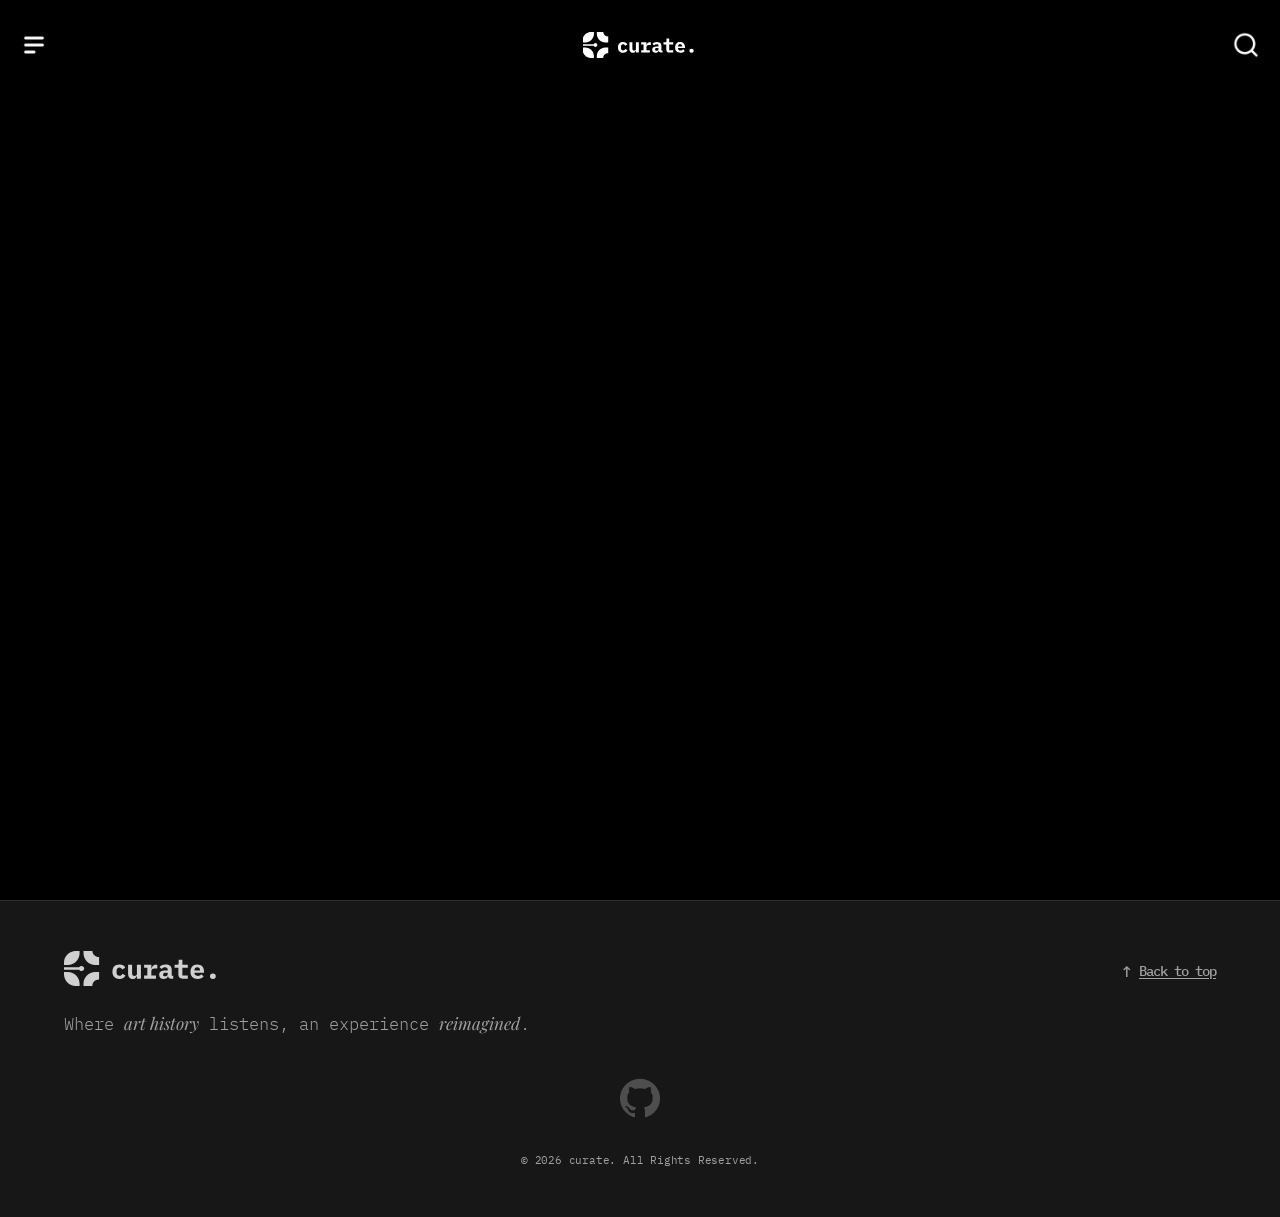
==== about_us-section.html @ 07c07cf6 "feat: initialize the about us section with the previous responsive navbar and footer design and a pl" ====
<!DOCTYPE html>
<html lang="en">
<head>
    <meta charset="UTF-8">
    <meta name="viewport" content="width=device-width, initial-scale=1.0">
    <link rel="preconnect" href="https://fonts.googleapis.com">
    <link rel="preconnect" href="https://fonts.gstatic.com" crossorigin>
    <link href="https://fonts.googleapis.com/css2?family=IBM+Plex+Mono:wght@300;400;500&family=Playfair+Display:ital@1&display=swap" rel="stylesheet">
    <title>curate.</title>
    <link rel="stylesheet" href="about_us-section.css">
</head>
<body>
    <nav class="mobile-navbar main-navbar">
        <button class="nav-btn mobile-element" aria-label="Open Menu">
            <img src="icon_images/menu.png" alt="Menu Icon" class="nav-icon">
        </button>

        <div class="logo-container">
            <a href="#">
                <img src="icon_images/curate_logo.svg" alt="Curate Logo" class="nav-logo">
            </a>
        </div>

        <button class="nav-btn mobile-element" aria-label="Search Gallery">
            <img src="icon_images/search.png" alt="Search Icon" class="nav-icon">
        </button>

        <div class="desktop-search desktop-element">
            <img src="icon_images/search.png" alt="Search Icon" class="search-icon-small">
            <input type="text" placeholder="Find an artwork or artist...">
        </div>

        <div class="desktop-nav desktop-element">
            <a href="hero-section.html" class="nav-link">Home</a>
            <a href="#" class="nav-link active">Gallery</a>
            <a href="#about" class="nav-link">About Us</a>
        </div>
    </nav>

    <section class="about_us-container">

        <div class="about_us-layer bg-gradient-linear"></div>
        
        <div class="about_us-layer bg-vignette"></div>

    </section>

    <footer class="site-footer">
        
        <div class="footer-top">
            <div class="footer-logo-container">
                <img src="icon_images/curate_logo.svg" alt="Curate Logo" class="footer-logo">
            </div>
            
            <a href="#top" class="back-to-top">
                <span class="arrow-up">↑</span> 
                <span class="back-text">Back to top</span> 
            </a>
        </div>

        <div class="footer-middle">
            <h3 class="footer-tagline">
                Where <span class="serif-italic">art history</span> listens, an experience <span class="serif-italic">reimagined</span>.
            </h3>
            
            <a href="https://github.com/JethroIsHere/Curate?fbclid=IwY2xjawRLzUJleHRuA2FlbQIxMABicmlkETEwZUFXNGJxbGMxV01Xd0tyc3J0YwZhcHBfaWQQMjIyMDM5MTc4ODIwMDg5MgABHuqEaByeXIztpX-nPNCnAF9ml6RJNi_GQfbYKgXF9CF4WhC87pMloINQufZa_aem_p0_MUt2d3LwkbIGtCGnptQ" target="_blank" rel="noopener noreferrer" class="github-link">
                <img src="icon_images/github.png" alt="GitHub Repository" class="github-icon">
            </a>
        </div>

        <div class="footer-bottom">
            <p>© 2026 curate. All Rights Reserved.</p>
        </div>

    </footer>
    
</body>
</html>
---- about_us-section.css ----
html, body {
    margin: 0;
    padding: 0;
    width: 100%;
    height: 100%;
    scrollbar-width: none;
    scroll-behavior: smooth;
}

/* Base Container */
.about_us-container {
    position: relative;
    width: 100%;
    min-height: 100vh;
    background-color: #000000;
    overflow: hidden; /* Prevents blur spillover */
}

/* Shared layer properties for perfect stacking */
.about_us-layer {
    position: absolute;
    top: 0;
    left: 0;
    width: 100%;
    height: 100%;
}

/* Layer 1: BG Image */
.bg-image {
    object-fit: cover;
    object-position: 40% center;
    opacity: 0.2;
    filter: blur(5px);
    transform: scale(1.05);
    z-index: 1;
}

/* Layer 2: Linear Gradient Mask */
.bg-gradient-linear {
    background: linear-gradient(
        to bottom, 
        #FBA53C 0%, 
        rgba(255, 255, 255, 0) 50%, 
        #FBA53C 100%
    );
    mix-blend-mode: multiply;
    opacity: 0.7;
    z-index: 2;
}

/* Layer 3: Radial Vignette */
.bg-vignette {
    background: radial-gradient(
        circle at center, 
        rgba(255, 255, 255, 0) 0%, 
        rgba(129, 128, 128, 0.35) 78%, 
        rgba(0, 0, 0, 0.7) 100%
    );
    mix-blend-mode: multiply;
    opacity: 1;
    z-index: 3;
}

/* --- Mobile Navbar --- */
.mobile-navbar {
    position: fixed;
    top: 0;
    left: 0;
    width: 100%;
    height: 90px;
    z-index: 50;

    /* Blurry edge/fade effect into the hero section */
    background: linear-gradient(to bottom, rgba(0,0,0,1) 70%, rgba(0,0,0,0) 100%);
    
    display: flex;
    align-items: center;
    justify-content: space-between;
    padding: 0 20px;
    box-sizing: border-box; /* Ensures padding doesn't break the 100% width */
}

/* Button resets for clean, clickable UI icons */
.nav-btn {
    background: none;
    border: none;
    padding: 0;
    cursor: pointer;
    display: flex; 
    align-items: center;
    justify-content: center;
}

/* Standardized Icon Dimensions */
.nav-icon {
    width: 28px;
    height: 28px;
    object-fit: contain;
    filter: invert(100%); /* Ensures icons are white for visibility on dark background */
}

/* Absolute Centering for the Logo */
.logo-container {
    position: absolute;
    left: 50%;
    transform: translateX(-50%);
    display: flex;
    align-items: center;
    justify-content: center;
}

.nav-logo {
    width: 115px;
    height: auto;
    display: block;
}

/* --- Add this right below your current mobile navbar CSS --- */
.desktop-element {
    display: none; /* Keeps desktop items completely hidden on phones */
}

/* Typography Variables */
:root {
    --font-mono: 'IBM Plex Mono', monospace;
    --font-serif: 'Playfair Display', serif;
    --padding-side: 20px;
    /* Animation Variable */
    --speed-slow: 20s;
}

/* --- Mobile Footer Container --- */
.site-footer {
    width: 100%;
    background-color: #171717;
    border-top: 1px solid rgba(255, 255, 255, 0.1);
    padding: 60px 20px;
    box-sizing: border-box;
    color: #A0A0A0; /* The requested muted gray */
    position: relative;
    z-index: 20; /* Ensures it sits above any absolute background layers */
}

/* --- Footer Top Row --- */
.footer-top {
    display: flex;
    justify-content: space-between;
    align-items: center;
    margin-top: -30px;
    margin-bottom: 20px;
}

.footer-logo {
    height: 35px; /* Adjust based on your SVG dimensions */
    width: auto;
    opacity: 0.8; /* Slightly muted to match the footer aesthetic */
}

.back-to-top {
    display: inline-flex;
    align-items: center;
    gap: 8px;
    font-family: var(--font-mono);
    font-size: 14px;
    color: #A0A0A0;
    letter-spacing: -1px;
    font-weight: 500;
    text-decoration: none;
    transition: color 0.3s ease;
    -webkit-tap-highlight-color: transparent;
}

/* Re-apply the underline ONLY to the text part */
.back-text {
    text-decoration: underline;
    text-underline-offset: 2px; /* Makes the underline look more premium */
}

.back-to-top:hover {
    color: #ffffff;
}

.arrow-up {
    font-size: 16px;
    font-style: normal;
}

/* Footer Middle Content --- */
.footer-middle {
    display: flex;
    flex-direction: column;
    align-items: flex-start;
    margin-bottom: 35px; /* Generous vertical spacing */
}

.footer-tagline {
    font-family: var(--font-mono);
    font-size: 17px;
    font-weight: 300;
    line-height: 1.6;
    color: #A0A0A0;
    margin: 0 0 40px 0;
    text-align: left; /* Explicitly ensures the text stays left */
    width: 100%;
}

.footer-tagline .serif-italic {
    font-family: var(--font-serif);
    font-style: italic;
    font-weight: 400;
    color: #A0A0A0; /* Highlights the serif words slightly */
}

.github-link {
    align-self: center;  
    display: inline-flex;
}

.github-icon {
    width: 40px;
    height: 40px;
    opacity: 0.7;
    transition: opacity 0.3s ease, transform 0.3s ease;
    filter: invert(40%);
}

.github-icon:hover {
    opacity: 1;
    transform: translateY(-3px); /* Small bounce effect on hover */
}

/* --- Footer Bottom Row --- */
.footer-bottom {
    text-align: center;
    margin-bottom: -30px;
}

.footer-bottom p {
    font-family: var(--font-mono);
    font-size: 11px;
    color: #A0A0A0;
    margin: 0;
    letter-spacing: -0.2px;
}

/* --- Desktop Media Query (Put this at the VERY BOTTOM of your CSS file) --- */
@media (min-width: 1024px) {
    .site-footer {
        /* 80px top/bottom, 10% left/right. 
        Adjust the 10% to match your navbar's side margins! */
        padding: 80px 5%; 
    }

    /* Ensure the top row still spreads fully within its new padded bounds */
    .footer-top {
        width: 100%;
    }
}
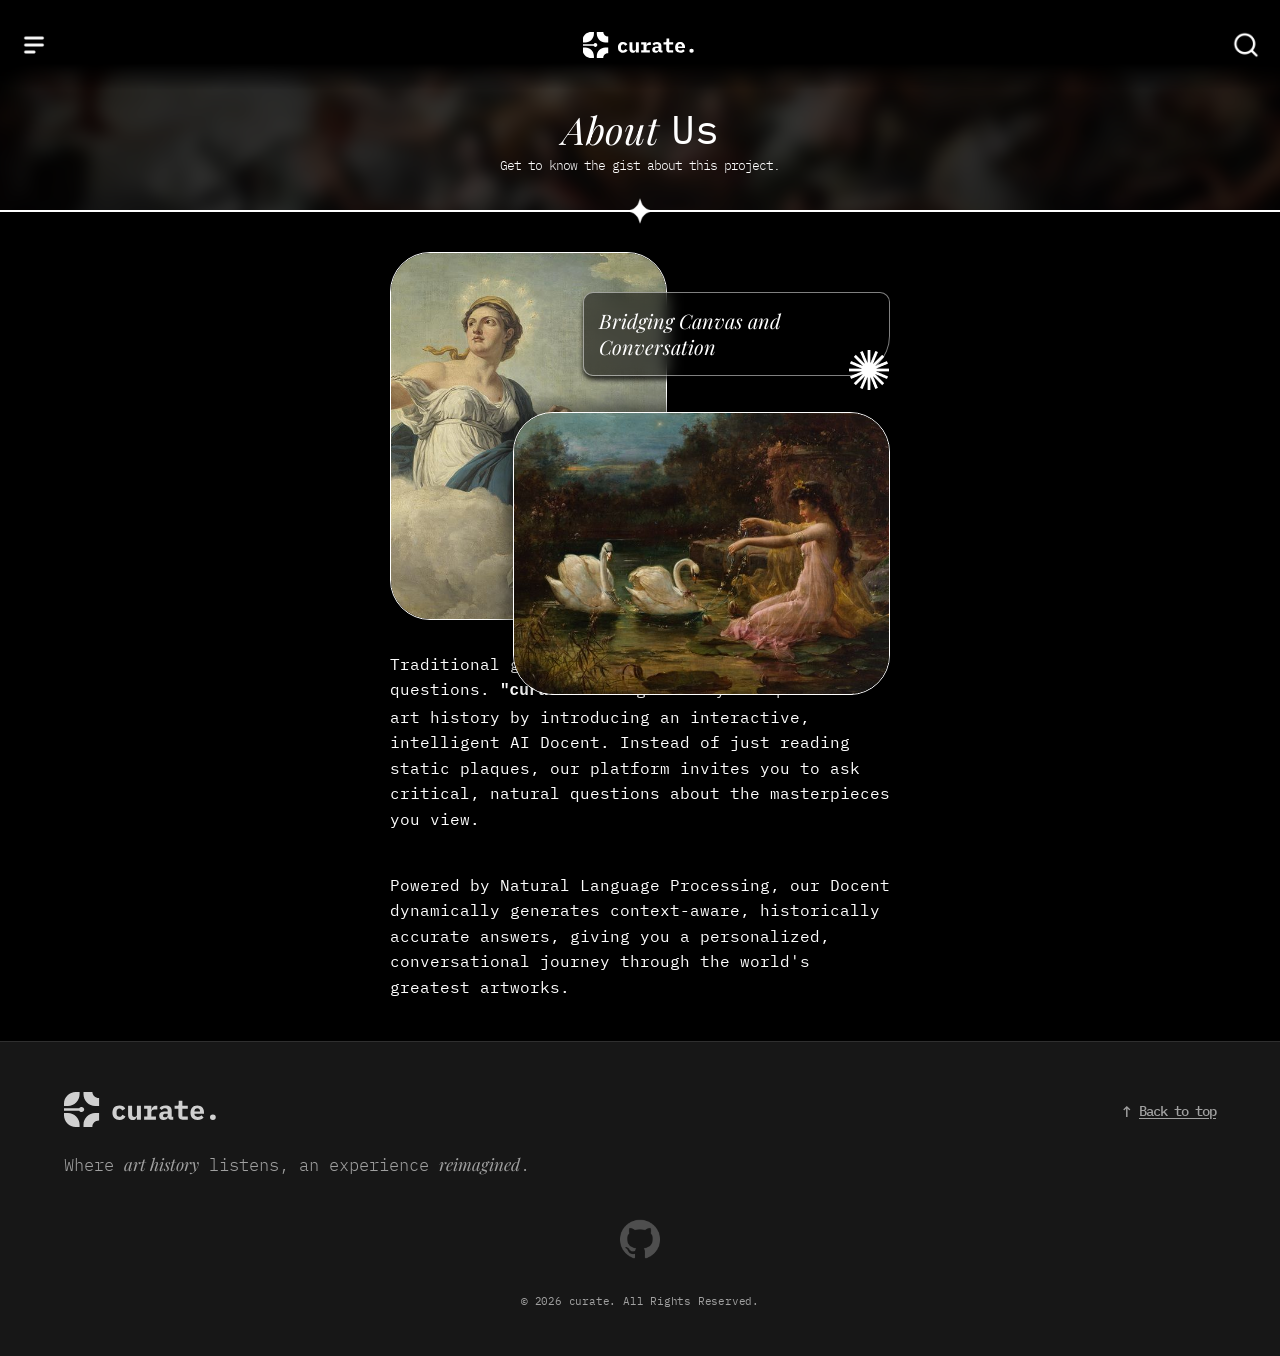
==== commit 08298764: "feat: implement title block, editorial image layout, and initial description" ====
--- a/about_us-section.html
+++ b/about_us-section.html
@@ -40,8 +40,45 @@
     <section class="about_us-container">
 
         <div class="about_us-layer bg-gradient-linear"></div>
+        <div class="about_us-layer bg-vignette"></div>
         
-        <div class="about_us-layer bg-vignette"></div>
+        <header class="about-hero">
+            <div class="about-hero-bg"></div>
+            
+            <div class="hero-text-wrapper">
+                <h1 class="about-title">
+                    <span class="title-serif">About</span>
+                    <span class="title-mono">Us</span>
+                </h1>
+                <p class="gallery-subheadline">Get to know the gist about this project.</p>
+            </div>
+        </header>
+
+        <div class="gallery-divider">
+                <img src="art_images/white-star.png" alt="Star Divider" class="center-star">
+        </div>
+
+        <div class="about-top-content">
+            
+            <div class="editorial-composition">
+                <img src="art_images/astrology.jpg" alt="Astrology Representation" class="img-astro">
+                
+                <img src="art_images/swans.jpg" alt="Swans" class="img-swans">
+                
+                <div class="overlay-title-block">
+                    <h2 class="overlay-text">Bridging Canvas and Conversation</h2>
+                    
+                    <img src="icon_images/brutalist-spiral.png" alt="Spiral Icon" class="inline-icon spiral-icon">
+                </div>
+            </div>
+
+            <div class="about-paragraphs">
+                <p>Traditional gallery tours leave you with unasked questions. <strong>"curate."</strong> changes how you experience art history by introducing an interactive, intelligent AI Docent. Instead of just reading static plaques, our platform invites you to ask critical, natural questions about the masterpieces you view.</p>
+                
+                <p>Powered by Natural Language Processing, our Docent dynamically generates context-aware, historically accurate answers, giving you a personalized, conversational journey through the world's greatest artworks.</p>
+            </div>
+
+        </div>
 
     </section>
 
--- a/about_us-section.css
+++ b/about_us-section.css
@@ -243,6 +243,207 @@
     letter-spacing: -0.2px;
 }
 
+/* ==========================================================================
+   ABOUT US: PART 1 (TITLE SECTION)
+   ========================================================================== */
+
+.about-hero {
+    position: relative;
+    padding-top: 60px;
+    width: 100%;
+    height: 150px;
+    display: flex;
+    justify-content: center;
+    align-items: center;
+    overflow: hidden;
+    z-index: 5; 
+}
+
+.about-hero-bg {
+    position: absolute;
+    top: -10%; left: -10%; width: 120%; height: 120%;
+    background-image: url('art_images/home-art-bg.jpg'); 
+    background-size: cover;
+    background-position: center;
+    opacity: 0.25;
+    filter: blur(8px);
+    z-index: 1;
+}
+
+/* --- New Text Wrapper --- */
+.hero-text-wrapper {
+    position: relative;
+    z-index: 2; /* Brings both the title and subheadline above the blurred background */
+    display: flex;
+    flex-direction: column; /* This is the magic rule that stacks them vertically! */
+    align-items: center;    /* Keeps them perfectly centered */
+    gap: 12px; /* Adjust this to change the space between the Title and Subheadline */
+}
+
+.about-title {
+    display: flex;
+    align-items: center;
+    gap: 12px;
+}
+
+.title-serif {
+    font-family: var(--font-serif);
+    font-size: 38px;
+    font-style: italic;
+    font-weight: 400;
+    color: #ffffff;
+}
+
+.title-mono {
+    font-family: var(--font-mono);
+    font-size: 40px;
+    font-weight: 400;
+    color: #ffffff;
+}
+
+/* --- Your Subheadline --- */
+.gallery-subheadline {
+    font-family: var(--font-mono);
+    font-weight: 300;
+    font-size: 13px;
+    color: #ffffff;
+    text-align: center;
+    margin-top: -30px; 
+    letter-spacing: -1px;
+}
+
+/* Re-used Gallery Divider */
+.gallery-divider {
+    position: relative;
+    bottom: 0;
+    width: 100%;
+    height: 1.5px;
+    background-color: #ffffff;
+    z-index: 5;
+}
+
+.center-star {
+    position: absolute;
+    top: 50%;
+    left: 50%;
+    transform: translate(-50%, -50%);
+    width: 25px;
+    height: 25px;
+    z-index: 100;
+    object-fit: contain;
+}
+
+/* ==========================================================================
+   ABOUT US: PART 2 (EDITORIAL LAYOUT)
+   ========================================================================== */
+.about-top-content {
+    position: relative;
+    padding: 60px 20px 40px 20px;
+    max-width: 500px;
+    margin: 0 auto;
+    z-index: 5; /* Keeps text and images above background layers */
+}
+
+.editorial-composition {
+    position: relative;
+    width: 100%;
+    min-height: 480px; 
+    margin-bottom: -100px;
+}
+
+/* Portrait Image */
+.img-astro {
+    position: absolute;
+    top: -20px;
+    left: 0;
+    width: 55%; 
+    aspect-ratio: 3 / 4; 
+    object-fit: cover;
+    border: 1px solid #ffffff;
+    border-radius: 40px;
+    z-index: 10;
+}
+
+/* Landscape Image */
+.img-swans {
+    position: absolute;
+    top: 140px;
+    bottom: 0px;
+    right: 0;
+    width: 75%; 
+    aspect-ratio: 4 / 3; 
+    object-fit: cover;
+    border: 1px solid #ffffff;
+    border-radius: 40px;
+    z-index: 20;
+    box-shadow: -5px -5px 20px rgba(0, 0, 0, 0.5); /* Heavy drop shadow for depth */
+}
+
+/* The Glassmorphism Overlay Block */
+.overlay-title-block {
+    position: absolute;
+    top: 20px;
+    right: 0; 
+    width: 55%;
+    background-color: rgba(0, 0, 0, 0.5);
+    backdrop-filter: blur(8px);
+    -webkit-backdrop-filter: blur(12px);
+    border: 1px solid rgba(255, 255, 255, 0.5); 
+    border-radius: 10px 10px 40px 10px; 
+    padding: 15px 15px;
+    box-shadow: 0px 4px 4px rgba(0, 0, 0, 0.7); /* Heavy drop shadow for depth */
+    z-index: 30;
+}
+
+.overlay-text {
+    font-family: var(--font-serif);
+    font-size: 20px;
+    font-style: italic;
+    font-weight: 400;
+    color: #ffffff;
+    line-height: 1.3;
+    margin: 0;
+    text-align: left;
+}
+
+/* Brutalist Icon Anchoring & Animation */
+.spiral-icon {
+    position: absolute;
+    bottom: -15px; 
+    right: 0;  
+    z-index: 40;
+}
+
+.inline-icon {
+    width: 40px;
+    height: 40px;
+    animation: spinCounterClockwise 8s linear infinite;
+}
+
+@keyframes spinCounterClockwise {
+    from { transform: rotate(0deg); }
+    to { transform: rotate(-360deg); }
+}
+
+/* Paragraph Typography */
+.about-paragraphs {
+    display: flex;
+    flex-direction: column;
+    gap: 40px;
+}
+
+.about-paragraphs p {
+    font-family: var(--font-mono);
+    font-size: 16px;
+    color: #ffffff;
+    line-height: 1.6;
+    margin: 0;
+}
+
+.about-paragraphs strong {
+    font-weight: 600;
+}
+
 /* --- Desktop Media Query (Put this at the VERY BOTTOM of your CSS file) --- */
 @media (min-width: 1024px) {
     .site-footer {
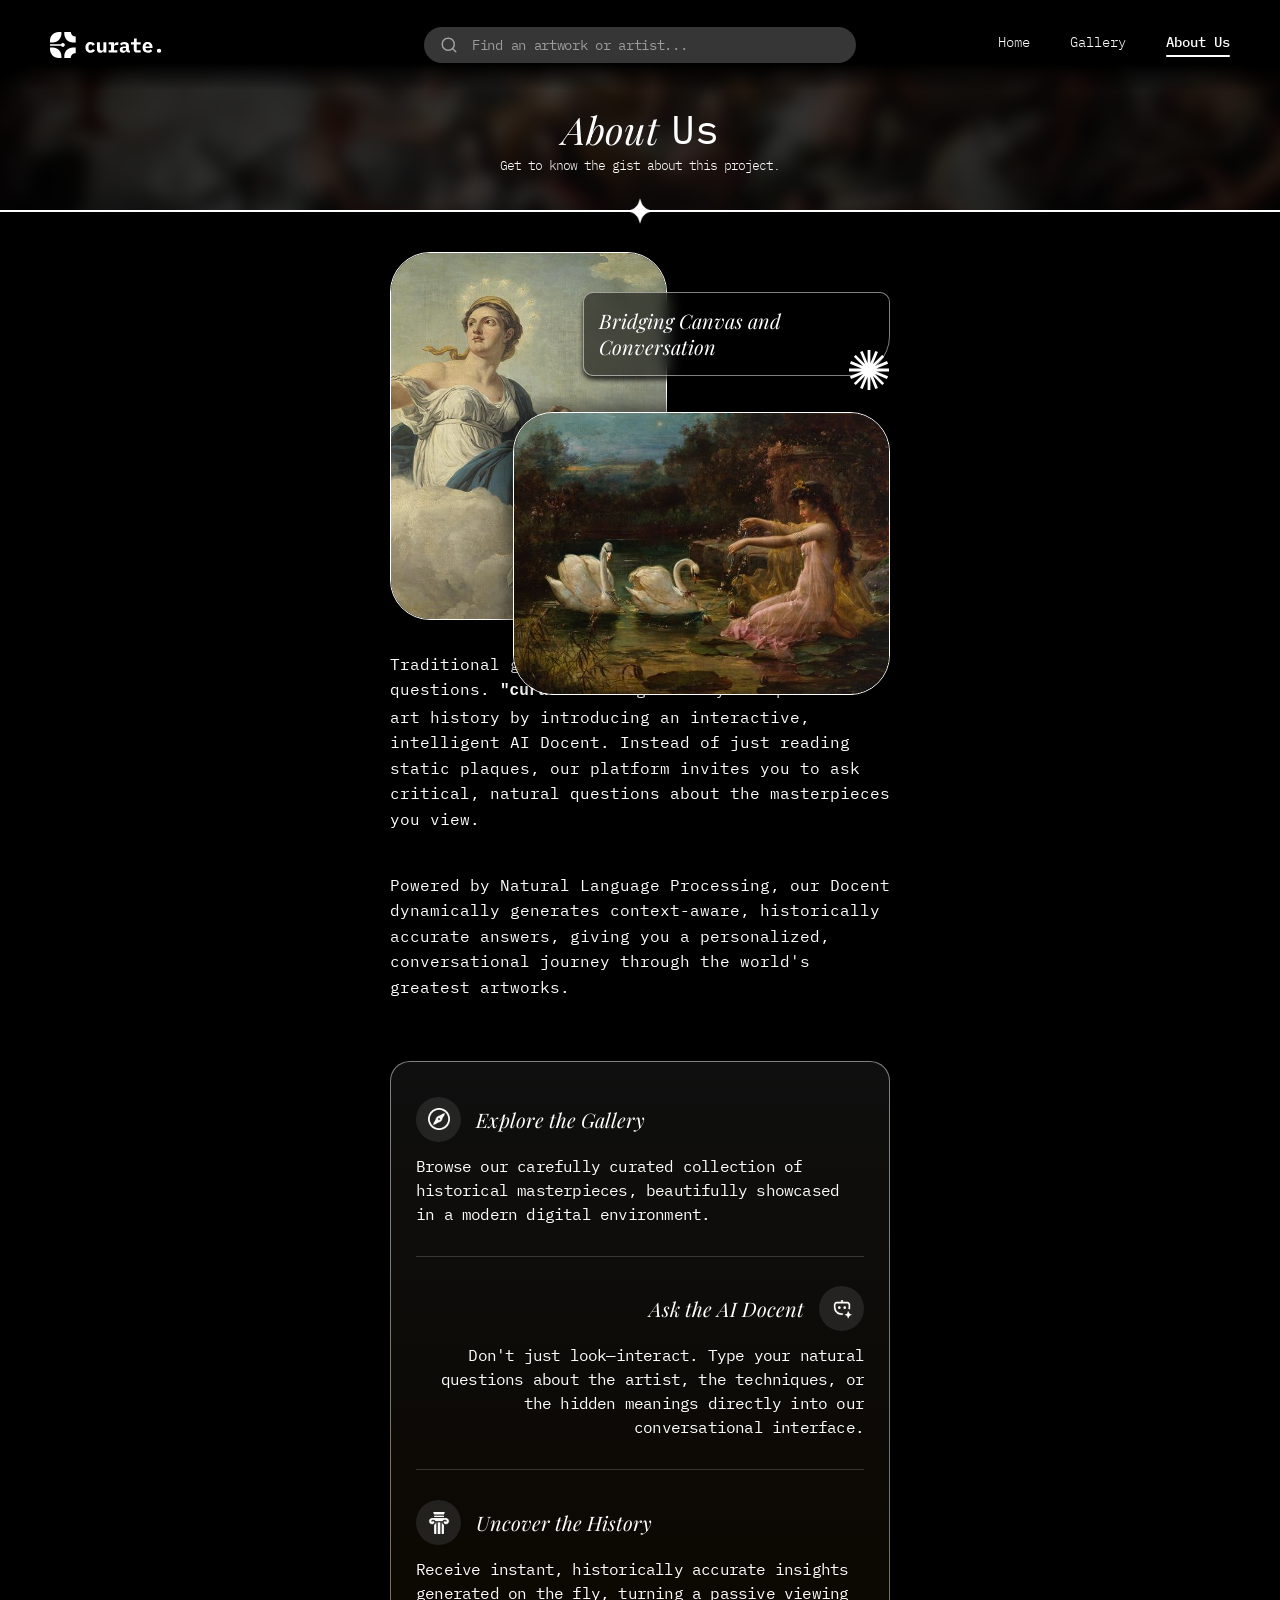
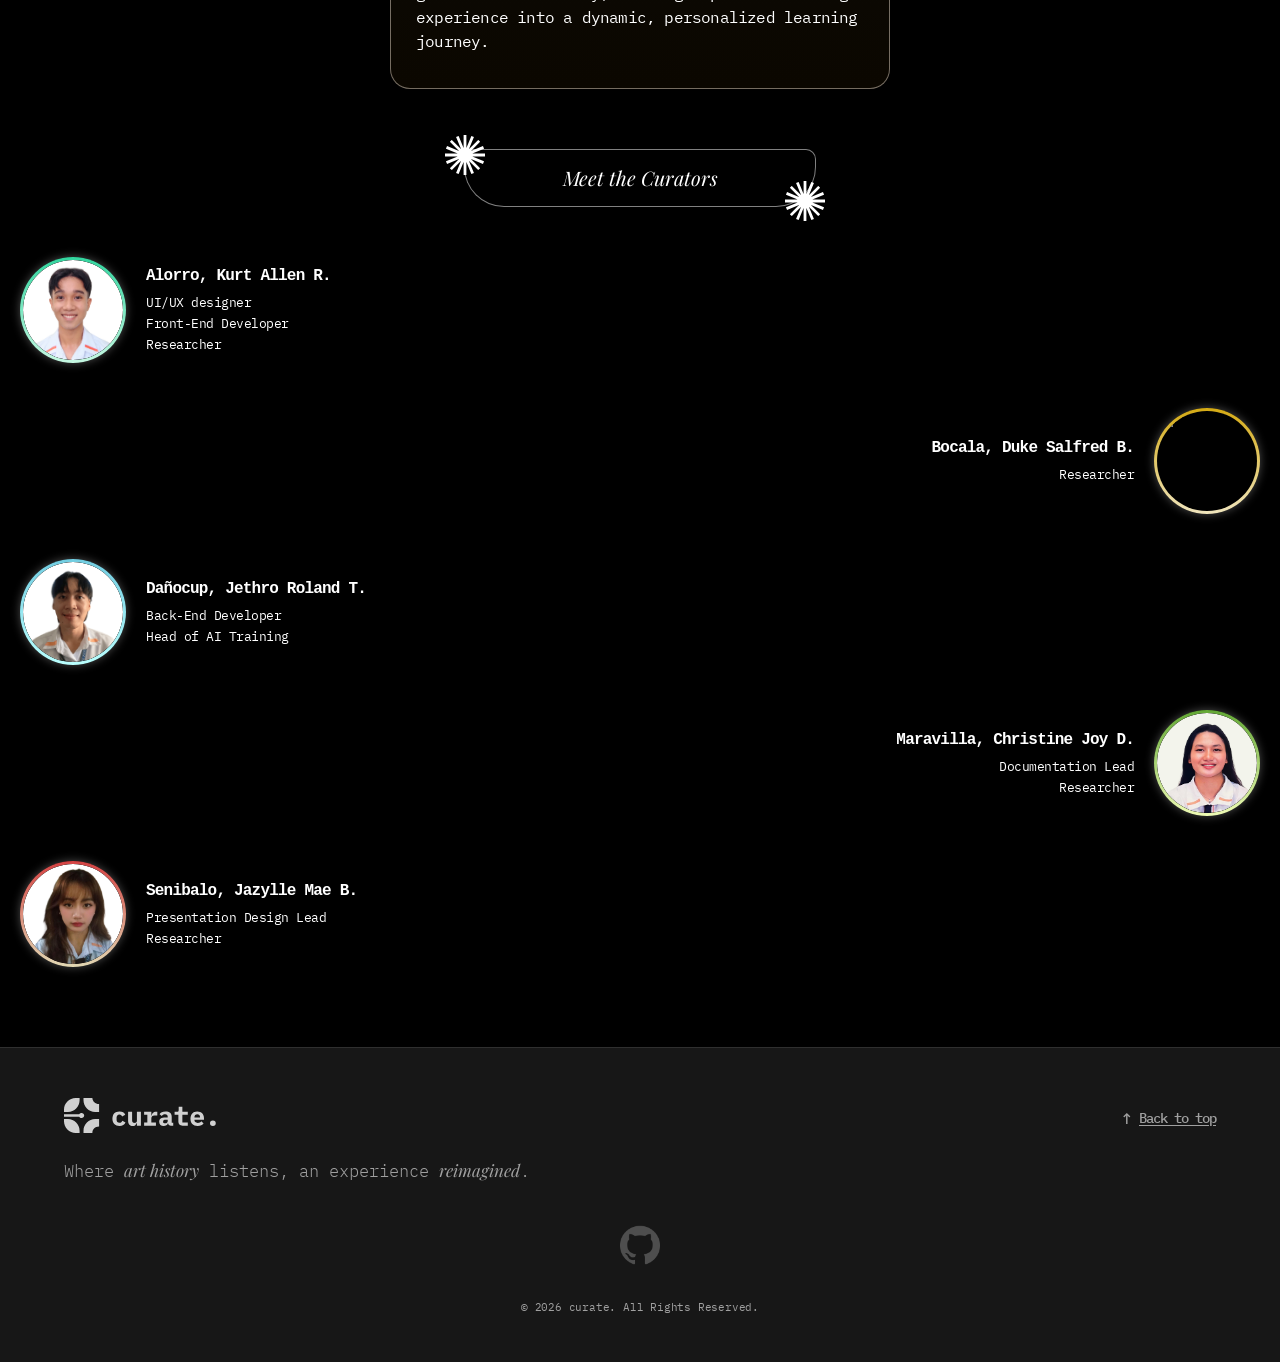
==== commit 9771491f: "feat: finishing contents for mobile version (implement features content section and curators profile" ====
--- a/about_us-section.html
+++ b/about_us-section.html
@@ -32,8 +32,8 @@
 
         <div class="desktop-nav desktop-element">
             <a href="hero-section.html" class="nav-link">Home</a>
-            <a href="#" class="nav-link active">Gallery</a>
-            <a href="#about" class="nav-link">About Us</a>
+            <a href="gallery-section.html" class="nav-link">Gallery</a>
+            <a href="#about" class="nav-link active">About Us</a>
         </div>
     </nav>
 
@@ -68,7 +68,7 @@
                 <div class="overlay-title-block">
                     <h2 class="overlay-text">Bridging Canvas and Conversation</h2>
                     
-                    <img src="icon_images/brutalist-spiral.png" alt="Spiral Icon" class="inline-icon spiral-icon">
+                    <img src="icon_images/brutalist-spiral.svg" alt="Spiral Icon" class="inline-icon spiral-icon">
                 </div>
             </div>
 
@@ -78,6 +78,114 @@
                 <p>Powered by Natural Language Processing, our Docent dynamically generates context-aware, historically accurate answers, giving you a personalized, conversational journey through the world's greatest artworks.</p>
             </div>
 
+        </div>
+
+        <div class="about-features-section">
+            <div class="features-container">
+                
+                <div class="feature-item align-left">
+                    <div class="feature-header">
+                        <div class="feature-icon-wrapper">
+                            <img src="icon_images/compass.png" alt="Compass" class="feature-icon">
+                        </div>
+                        <h3 class="feature-title">Explore the Gallery</h3>
+                    </div>
+                    <p class="feature-context">Browse our carefully curated collection of historical masterpieces, beautifully showcased in a modern digital environment.</p>
+                </div>
+
+                <hr class="feature-divider">
+
+                <div class="feature-item align-right">
+                    <div class="feature-header">
+                        <h3 class="feature-title">Ask the AI Docent</h3>
+                        <div class="feature-icon-wrapper">
+                            <img src="icon_images/docent.png" alt="AI Docent" class="feature-icon">
+                        </div>
+                    </div>
+                    <p class="feature-context">Don't just look—interact. Type your natural questions about the artist, the techniques, or the hidden meanings directly into our conversational interface.</p>
+                </div>
+
+                <hr class="feature-divider">
+
+                <div class="feature-item align-left">
+                    <div class="feature-header">
+                        <div class="feature-icon-wrapper">
+                            <img src="icon_images/ancient-pillar.png" alt="Ancient Pillar" class="feature-icon">
+                        </div>
+                        <h3 class="feature-title">Uncover the History</h3>
+                    </div>
+                    <p class="feature-context">Receive instant, historically accurate insights generated on the fly, turning a passive viewing experience into a dynamic, personalized learning journey.</p>
+                </div>
+
+            </div>
+        </div>
+
+        <div class="about-curators-section">
+            
+            <div class="overlay-title-block curators-title-block">
+                <img src="icon_images/brutalist-spiral.svg" alt="Spiral Icon" class="inline-icon1 spiral-icon-tl1">
+                <img src="icon_images/brutalist-spiral.svg" alt="Spiral Icon" class="inline-icon spiral-icon-tl2">
+                <h2 class="overlay-text text-center">Meet the Curators</h2>
+            </div>
+
+            <div class="roster-list">
+                
+                <div class="roster-item roster-left">
+                    <div class="profile-frame gradient-kurt">
+                        <img src="member_images/kurt.png" alt="Kurt Allen R. Alorro" class="profile-img">
+                    </div>
+                    <div class="profile-info text-left">
+                        <h4 class="profile-name">Alorro, Kurt Allen R.</h4>
+                        <p class="profile-role">UI/UX designer</p>
+                        <p class="profile-role">Front-End Developer</p>
+                        <p class="profile-role">Researcher</p>
+                    </div>
+                </div>
+
+                <div class="roster-item roster-right">
+                    <div class="profile-info text-right">
+                        <h4 class="profile-name">Bocala, Duke Salfred B.</h4>
+                        <p class="profile-role">Researcher</p>
+                    </div>
+                    <div class="profile-frame gradient-duke">
+                        <img src="member_images/" alt="Duke Salfred B. Bocala" class="profile-img">
+                    </div>
+                </div>
+
+                <div class="roster-item roster-left">
+                    <div class="profile-frame gradient-jethro">
+                        <img src="member_images/jethro.png" alt="Jethro Roland T. Dañocup" class="profile-img">
+                    </div>
+                    <div class="profile-info text-left">
+                        <h4 class="profile-name">Dañocup, Jethro Roland T.</h4>
+                        <p class="profile-role">Back-End Developer</p>
+                        <p class="profile-role">Head of AI Training</p>
+                    </div>
+                </div>
+
+                <div class="roster-item roster-right">
+                    <div class="profile-info text-right">
+                        <h4 class="profile-name">Maravilla, Christine Joy D.</h4>
+                        <p class="profile-role">Documentation Lead</p>
+                        <p class="profile-role">Researcher</p>
+                    </div>
+                    <div class="profile-frame gradient-christine">
+                        <img src="member_images/christine.png" alt="Christine Joy D. Maravilla" class="profile-img">
+                    </div>
+                </div>
+
+                <div class="roster-item roster-left">
+                    <div class="profile-frame gradient-jazylle">
+                        <img src="member_images/jazylle.jpg" alt="Jazylle Mae B. Senibalo" class="profile-img">
+                    </div>
+                    <div class="profile-info text-left">
+                        <h4 class="profile-name">Senibalo, Jazylle Mae B.</h4>
+                        <p class="profile-role">Presentation Design Lead</p>
+                        <p class="profile-role">Researcher</p>
+                    </div>
+                </div>
+
+            </div>
         </div>
 
     </section>
--- a/about_us-section.css
+++ b/about_us-section.css
@@ -444,8 +444,348 @@
     font-weight: 600;
 }
 
+/* ==========================================================================
+   ABOUT US: PART 3 (FEATURE HIGHLIGHTS)
+   ========================================================================== */
+.about-features-section {
+    position: relative;
+    z-index: 5;
+    padding: 20px 20px 60px 20px;
+    max-width: 500px;
+    margin: 0 auto;
+}
+
+.features-container {
+    padding: 35px 25px;
+    border-radius: 20px;
+    /* Gradient Border Trick */
+    background: linear-gradient(#0F0F0F, #0b0700) padding-box, 
+                linear-gradient(to bottom, #818080, #756C60) border-box;
+    border: 1px solid transparent; 
+}
+
+.feature-item {
+    display: flex;
+    flex-direction: column;
+    gap: 12px;
+}
+
+.align-left { text-align: left; }
+.align-right { text-align: right; }
+
+.feature-header {
+    display: flex;
+    align-items: center;
+    gap: 15px;
+}
+
+.align-left .feature-header { justify-content: flex-start; }
+.align-right .feature-header { justify-content: flex-end; }
+
+.feature-icon-wrapper {
+    width: 45px;
+    height: 45px;
+    background-color: rgba(77, 77, 77, 0.35); /* #4D4D4D at 35% */
+    border-radius: 50%;
+    display: flex;
+    justify-content: center;
+    align-items: center;
+    flex-shrink: 0;
+}
+
+.feature-icon {
+    width: 22px;
+    height: 22px;
+    object-fit: contain;
+    filter: invert(1); /* Turns black PNGs to white */
+}
+
+.feature-title {
+    font-family: var(--font-serif);
+    font-size: 20px;
+    font-style: italic;
+    font-weight: 400;
+    color: #ffffff;
+    margin: 0;
+}
+
+.feature-context {
+    font-family: var(--font-mono);
+    font-size: 16px;
+    color: #ffffff;
+    line-height: 1.5;
+    letter-spacing: -0.8px;
+    margin: 0;
+}
+
+.feature-divider {
+    border: none;
+    height: 0.8px;
+    background-color: rgba(129, 128, 128, 0.35);
+    margin: 30px 0;
+}
+
+/* ==========================================================================
+   ABOUT US: PART 4 (MEET THE CURATORS)
+   ========================================================================== */
+.about-curators-section {
+    position: relative;
+    z-index: 5;
+    padding: 0 20px 80px 20px;
+    max-width: 100%;
+    margin: 0 auto;
+}
+
+/* Modifying the Title Block */
+.curators-title-block {
+    position: relative;
+    top: 0;
+    right: auto;
+    width: 70%;
+    max-width: 320px;
+    margin: 0 auto 50px auto; /* Centers the block, adds space below */
+    border-radius: 10px 10px 40px 40px; /* Modified Corners */
+    animation: slowWhiteBlink 6s ease-in-out infinite;
+}
+
+/* --- Slow White Blink / Pulse Animation --- */
+@keyframes slowWhiteBlink {
+    0%, 100% {
+        box-shadow: 0 0 0px rgba(255, 255, 255, 0), inset 0 0 0px rgba(255, 255, 255, 0);
+        border-color: rgba(255, 255, 255, 0.4);
+        background-color: rgba(0, 0, 0, 0.5);
+    }
+    50% {
+        /* Creates a soft outer and inner white glow */
+        box-shadow: 0 0 25px rgba(255, 255, 255, 0.3), inset 0 0 15px rgba(255, 255, 255, 0.1);
+        /* Brightens the border slightly */
+        border-color: rgba(255, 255, 255, 0.9);
+        /* Slightly lightens the glass panel */
+        background-color: rgba(20, 20, 20, 0.6); 
+    }
+}
+
+.text-center { text-align: center; }
+
+.spiral-icon-tl1 {
+    position: absolute;
+    top: -15px; 
+    left: -20px;  /* Anchored to top-left now */
+    z-index: 40;
+}
+
+.spiral-icon-tl2 {
+    position: absolute;
+    bottom: -15px; 
+    right: -10px;  /* Anchored to top-left now */
+    z-index: 40;
+}
+
+.inline-icon1 {
+    width: 40px;
+    height: 40px;
+    animation: spinClockwise 8s linear infinite;
+}
+
+@keyframes spinClockwise {
+    from { transform: rotate(-360deg); }
+    to { transform: rotate(0deg); }
+}
+
+/* Roster Layout */
+.roster-list {
+    display: flex;
+    flex-direction: column;
+    gap: 45px; /* Vertical gap between members */
+}
+
+.roster-item {
+    display: flex;
+    align-items: center;
+    gap: 20px;
+}
+
+/* Alignment utilities */
+.roster-left { justify-content: flex-start; }
+.roster-right { justify-content: flex-end; }
+.text-left { text-align: left; }
+.text-right { text-align: right; }
+
+/* Profile Image Glow & Frame */
+.profile-frame {
+    width: 100px;
+    height: 100px;
+    border-radius: 50%;
+    flex-shrink: 0;
+    box-shadow: 0px 0px 10px rgba(255,255,255,0.3);
+    
+    /* Gradient Border Trick for Circles */
+    border: 3px solid transparent; 
+    overflow: hidden;
+}
+
+.profile-img {
+    width: 100%;
+    height: 100%;
+    border-radius: 50%;
+    object-fit: cover;
+    display: block;
+}
+
+/* Typography */
+.profile-info {
+    display: flex;
+    flex-direction: column;
+    gap: 4px; /* Space between name and roles */
+}
+
+.profile-name {
+    font-family: var(--font-mono);
+    font-size: 16px;
+    font-weight: 700; /* Bold */
+    color: #ffffff;
+    letter-spacing: -0.8px;
+    margin: 0 0 5px 0;
+}
+
+.profile-role {
+    font-family: var(--font-mono);
+    font-size: 13px;
+    color: #ffffff;
+    letter-spacing: -0.5px;
+    margin: 0;
+}
+
+/* --- Individual Border Gradients --- */
+.gradient-kurt {
+    background: linear-gradient(#000, #000) padding-box, 
+                linear-gradient(to bottom, #33D59F, #C6F8E2) border-box;
+}
+
+.gradient-duke {
+    background: linear-gradient(#000, #000) padding-box, 
+                linear-gradient(to bottom, #D4AA14, #F0E5BD) border-box;
+}
+
+.gradient-jethro {
+    background: linear-gradient(#000, #000) padding-box, 
+                linear-gradient(to bottom, #72CDE1, #BAFFFE) border-box;
+}
+
+.gradient-christine {
+    background: linear-gradient(#000, #000) padding-box, 
+                linear-gradient(to bottom, #63A835, #EEFBB5) border-box;
+}
+
+.gradient-jazylle {
+    background: linear-gradient(#000, #000) padding-box, 
+                linear-gradient(to bottom, #D44343, #E2D8B4) border-box;
+}
+
 /* --- Desktop Media Query (Put this at the VERY BOTTOM of your CSS file) --- */
 @media (min-width: 1024px) {
+    
+    /* Layout Reorganization */
+    .mobile-element {
+        display: none; /* Hide hamburger and mobile search */
+    }
+    
+    .desktop-element {
+        display: flex; /* Reveal desktop elements */
+    }
+
+    .main-navbar {
+        padding: 0 50px; /* Wider padding for large screens */
+        justify-content: space-between;
+    }
+
+    /* Release the absolute centering of the logo to let Flexbox take over */
+    .logo-container {
+        position: static;
+        transform: none;
+        flex: 1; /* Takes up 1 fraction of space on the left */
+        justify-content: flex-start;
+    }
+
+    /* Expanded Search Bar (Center) */
+    .desktop-search {
+        background-color: #363636;
+        border-radius: 50px;
+        padding: 8px 16px;
+        width: 100%;
+        max-width: 400px;
+        align-items: center;
+        gap: 12px;
+        flex: 2; /* Takes up 2 fractions of space (keeps it perfectly centered) */
+        margin: 0 20px;
+    }
+
+    .search-icon-small {
+        width: 18px;
+        height: 18px;
+        object-fit: contain;
+        opacity: 0.7; /* Makes it slightly faded so the text pops more */
+        filter: invert(80%);
+    }
+
+    .desktop-search input {
+        background: transparent;
+        border: none;
+        outline: none; /* Removes the ugly blue focus ring */
+        width: 100%;
+        font-family: var(--font-mono);
+        font-size: 14px;
+        color: #ffffff;
+        letter-spacing: -0.3px;
+    }
+
+    .desktop-search input::placeholder {
+        color: rgba(255, 255, 255, 0.5); /* Dimmer placeholder text */
+    }
+
+    /* Navigation Tabs (Right Side) */
+    .desktop-nav {
+        align-items: center;
+        justify-content: flex-end;
+        gap: 40px;
+        flex: 1; /* Takes up 1 fraction of space on the right (balances the logo) */
+    }
+
+    .nav-link {
+        text-decoration: none;
+        font-family: var(--font-mono);
+        font-size: 14px;
+        font-weight: 300;
+        color: #ffffff;
+        position: relative;
+        padding-bottom: 6px; /* Creates the gap below text for the underline */
+        transition: font-weight 0.3s ease;
+        letter-spacing: -0.8;
+    }
+
+    /* Hover & Active State (The Wipe Animation) */
+    .nav-link:hover, .nav-link.active {
+        font-weight: 500;
+    }
+
+    .nav-link::after {
+        content: '';
+        position: absolute;
+        bottom: 0;
+        left: 0;
+        width: 100%;
+        height: 2px;
+        background-color: #ffffff;
+        border-radius: 10px;
+        transform: scaleX(0); /* Starts invisible/shrunk */
+        transform-origin: left; /* Anchors the animation to the left side */
+        transition: transform 0.3s ease-out; /* The smooth wipe speed */
+    }
+
+    .nav-link:hover::after, .nav-link.active::after {
+        transform: scaleX(1); /* Expands to full width */
+    }
+    
     .site-footer {
         /* 80px top/bottom, 10% left/right. 
         Adjust the 10% to match your navbar's side margins! */
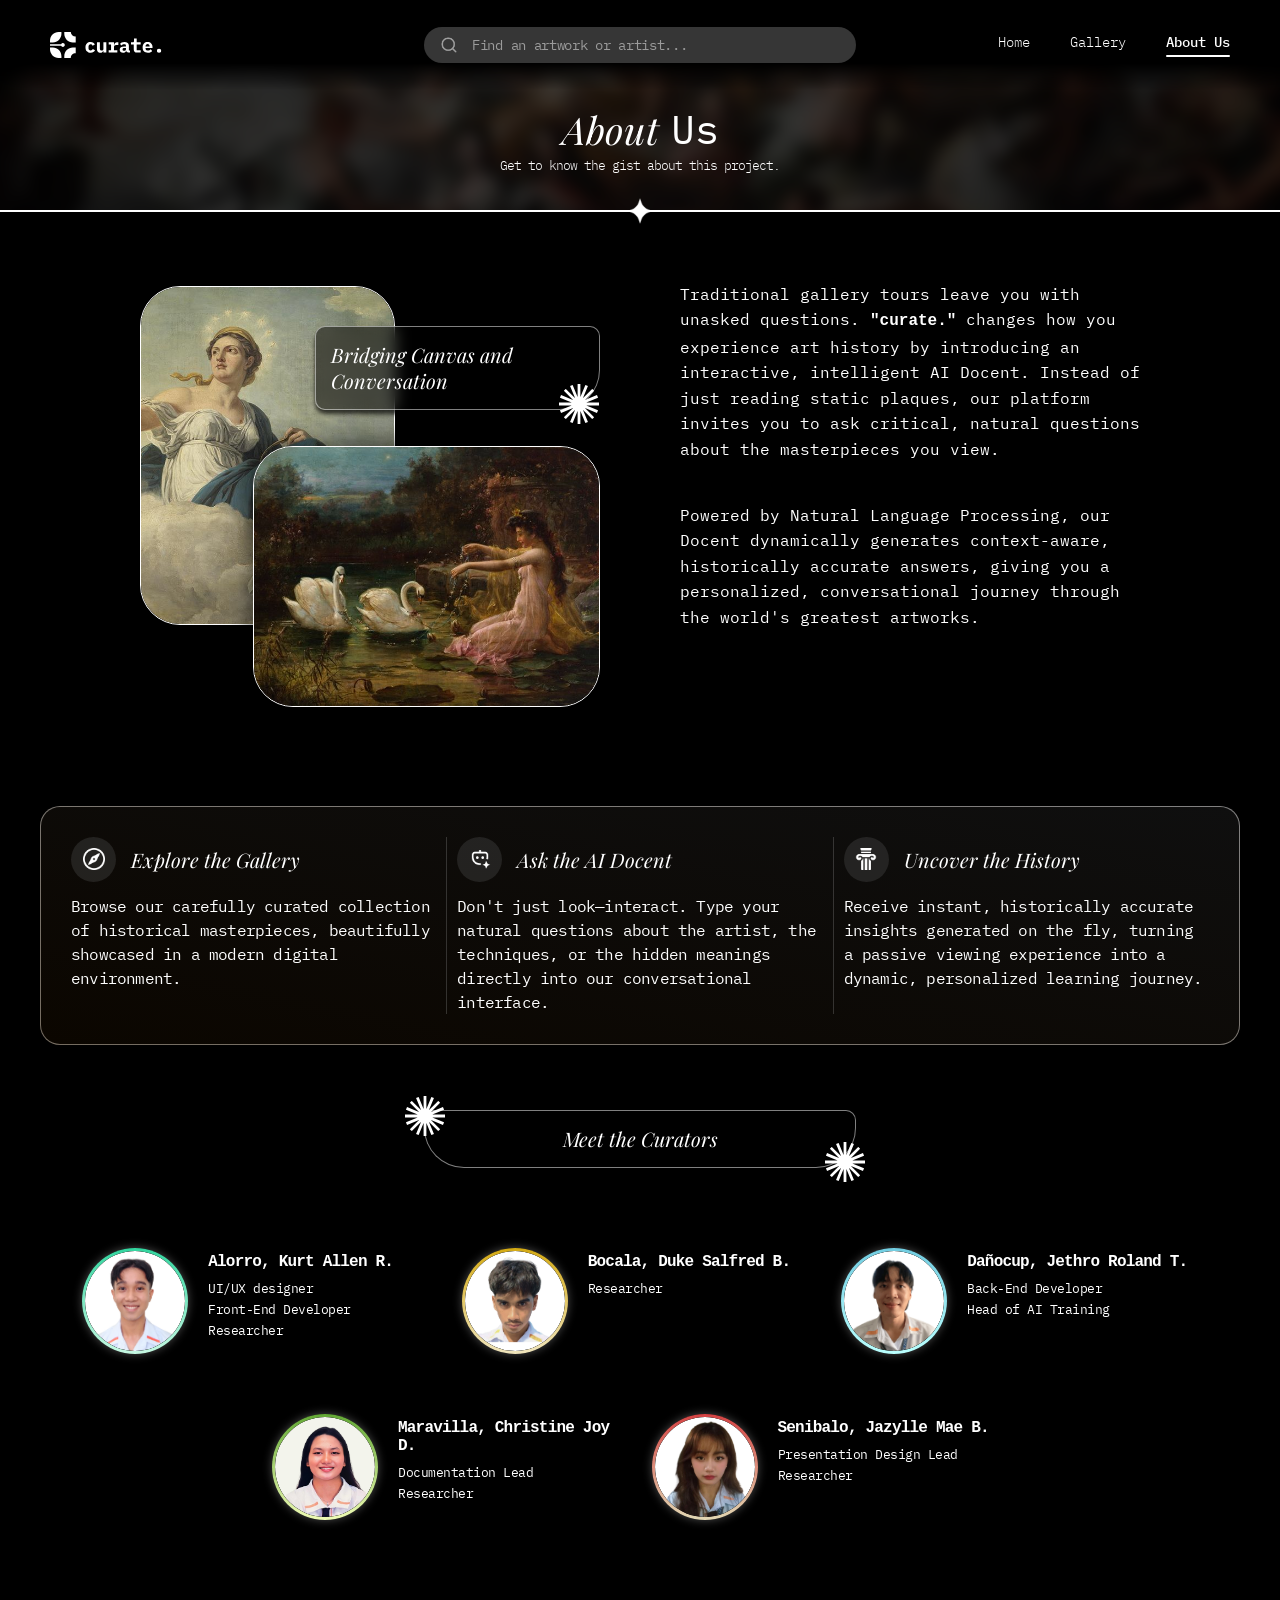
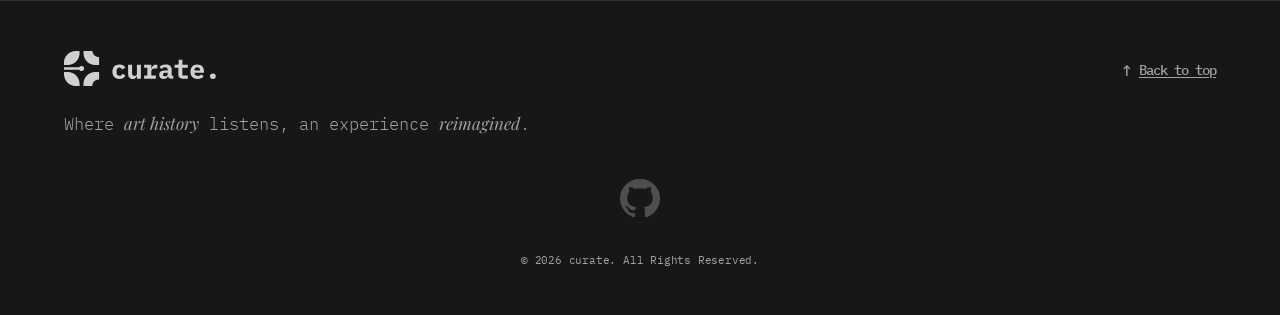
==== commit b66820c5: "feat: implement responsive layout for about us section, and finish connecting all the sections in th" ====
--- a/about_us-section.html
+++ b/about_us-section.html
@@ -148,7 +148,7 @@
                         <p class="profile-role">Researcher</p>
                     </div>
                     <div class="profile-frame gradient-duke">
-                        <img src="member_images/" alt="Duke Salfred B. Bocala" class="profile-img">
+                        <img src="member_images/duke.png" alt="Duke Salfred B. Bocala" class="profile-img">
                     </div>
                 </div>
 
--- a/about_us-section.css
+++ b/about_us-section.css
@@ -603,6 +603,7 @@
     display: flex;
     align-items: center;
     gap: 20px;
+    width: 100%;
 }
 
 /* Alignment utilities */
@@ -637,6 +638,7 @@
     display: flex;
     flex-direction: column;
     gap: 4px; /* Space between name and roles */
+    flex: 1;
 }
 
 .profile-name {
@@ -785,6 +787,122 @@
     .nav-link:hover::after, .nav-link.active::after {
         transform: scaleX(1); /* Expands to full width */
     }
+
+    /* --- Top Content (Side-by-Side) --- */
+    .about-top-content {
+        max-width: 1000px; /* Expand the container */
+        display: grid;
+        grid-template-columns: 1fr 1fr; /* 50% Left, 50% Right */
+        gap: 80px; /* Generous breathing room between images and text */
+        align-items: center;
+        padding-top: 70px; /* Extra breathing room below the header */
+        padding-bottom: 5px; /* Extra breathing room below the header */
+    }
+
+    .editorial-composition {
+        min-height: 550px; /* Scale up slightly for desktop */
+    }
+
+    .about-paragraphs {
+        margin-bottom: 150px; /* Remove mobile margin */
+        justify-content: center;
+    }
+
+
+    /* --- Feature Highlights (Horizontal 3-Column) --- */
+    .about-features-section {
+        max-width: 1200px;
+    }
+
+    .features-container {
+        /* The Twist: 'to bottom left' starts top-right and ends bottom-left! */
+        background: linear-gradient(to bottom left, #0F0F0F, #0B0600) padding-box, 
+                    linear-gradient(to bottom left, #818080, #756C60) border-box;
+        
+        display: flex;
+        flex-direction: row; /* Switch from vertical to horizontal */
+        align-items: stretch; /* Forces all columns to be the same height */
+        gap: 10px;
+        padding: 30px 30px;
+    }
+
+    .feature-item {
+        flex: 1; /* Makes all 3 items take exactly equal width */
+    }
+
+    /* Reset the mobile zigzag alignments to uniform left alignment */
+    .align-right { text-align: left; }
+    
+    /* Flip the Icon and Title order back to normal for the middle item */
+    .align-right .feature-header { justify-content: flex-start; }
+    .align-right .feature-header .feature-icon-wrapper { order: 1; }
+    .align-right .feature-header .feature-title { order: 2; }
+
+    /* Transform the horizontal line into a vertical divider */
+    .feature-divider {
+        width: 0.8px;
+        height: auto;
+        margin: 0;
+        background-color: rgba(129, 128, 128, 0.35);
+    }
+
+
+    /* --- Meet the Curators (3 Top, 2 Bottom) --- */
+    .about-curators-section {
+        max-width: 1150px;
+        padding-top: 5px;
+    }
+
+    .curators-title-block {
+        max-width: 400px; /* Slightly wider title block on desktop */
+        margin-bottom: 80px;
+    }
+
+    /* Create the wrapping flex grid */
+    .roster-list {
+        display: flex;
+        flex-direction: row; /* Arrange items in a row */
+        flex-wrap: wrap; /* Allows items to drop to the next line */
+        justify-content: center; /* Centers the 2 items on the bottom row */
+        row-gap: 60px;
+        column-gap: 2%;
+    }
+
+    .roster-item {
+        display: flex;
+        align-items: flex-start;
+        /* Forces exactly 3 items to fit on the top row */
+        width: 31%; 
+        justify-content: flex-start; /* Ensures content groups nicely to the left of its box */
+    }
+
+    /* --- The Zigzag Reset --- */
+    /* This forces the mobile right-aligned items to look like left-aligned items on desktop */
+    .roster-right .profile-frame { 
+        order: 1; /* Forces the image back to the left */
+    }
+    
+    .roster-right .profile-info { 
+        order: 2; /* Forces the text to the right */
+        text-align: left; /* Changes text alignment from right to left */
+    }
+
+    /* Typography */
+    .profile-info {
+        display: flex;
+        flex-direction: column;
+        gap: 4px; 
+        flex: 1; 
+        padding-top: 5px; /* THE FIX: Drops the text down slightly from the top edge */
+    }
+
+    /* Ensure desktop footer spans properly */
+    .site-footer {
+        padding: 80px 5%; 
+    }
+    .footer-top {
+        width: 100%;
+    }
     
     .site-footer {
         /* 80px top/bottom, 10% left/right. 
